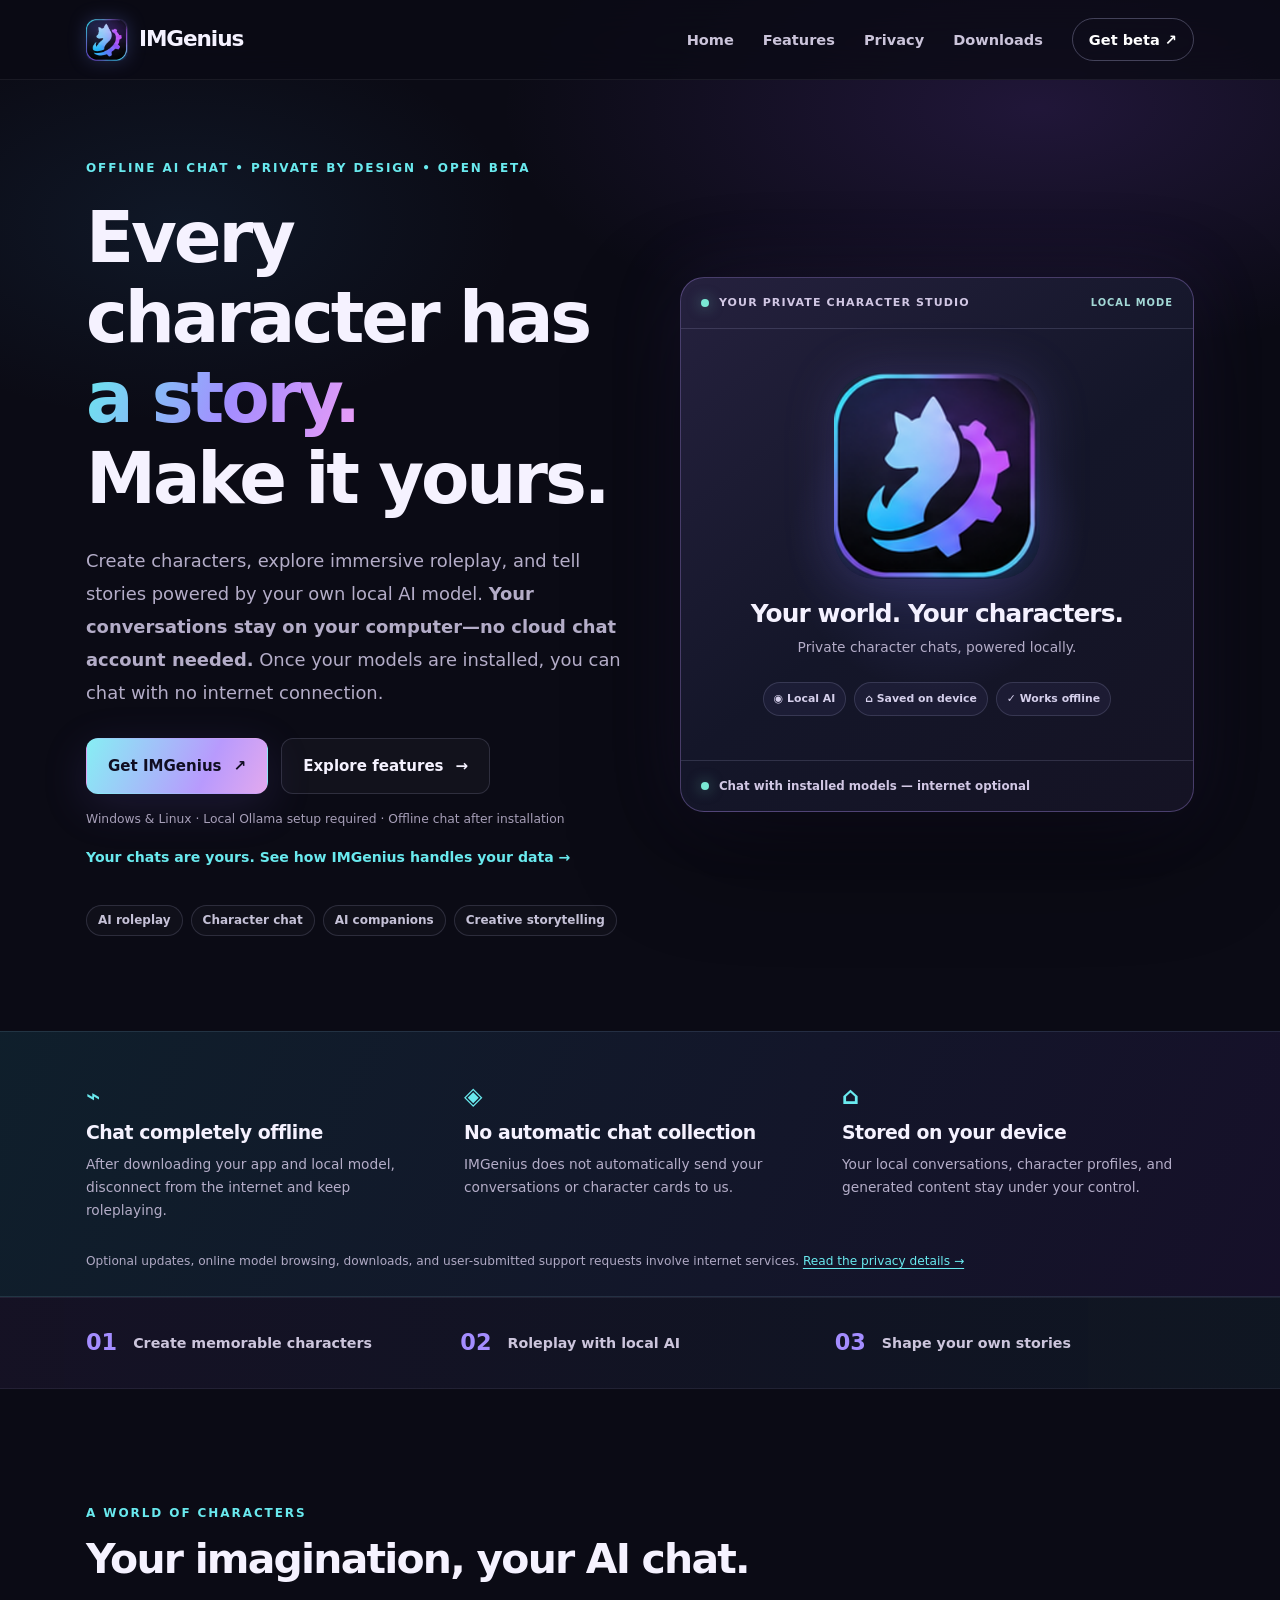
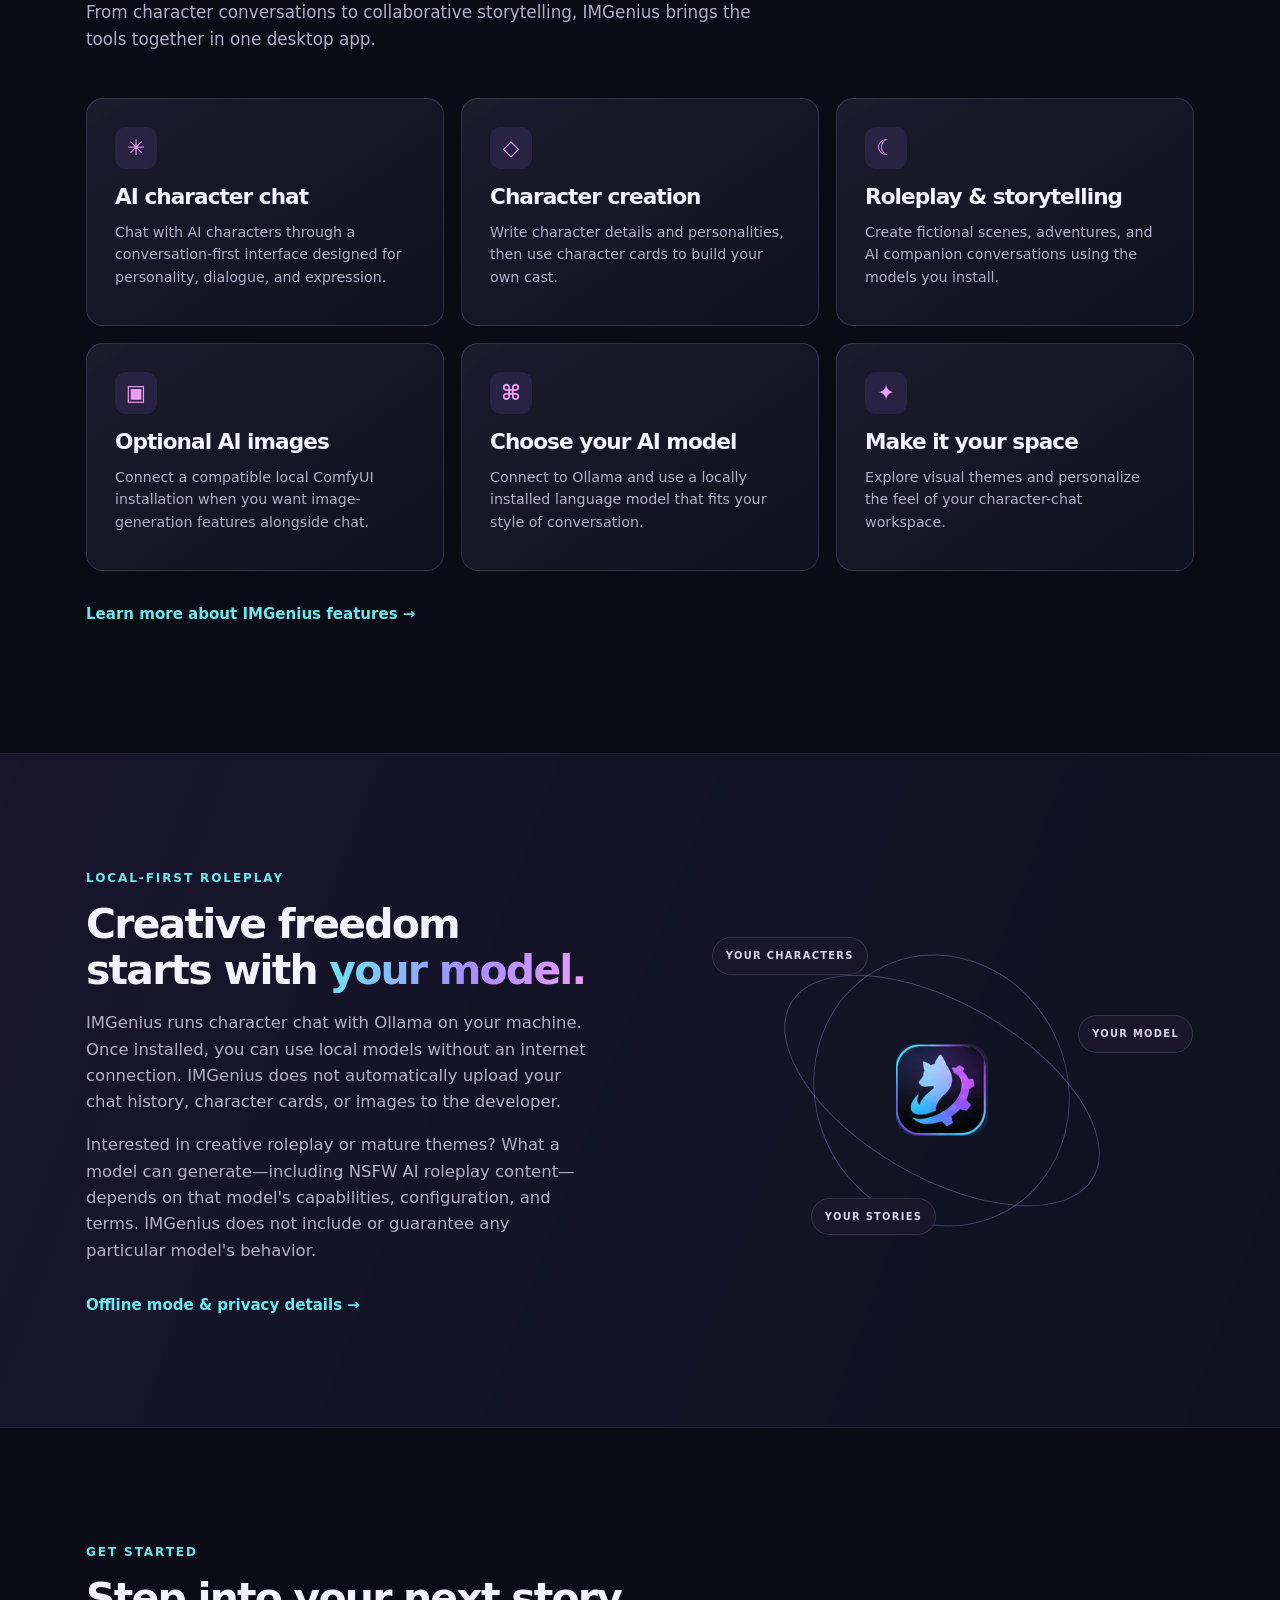
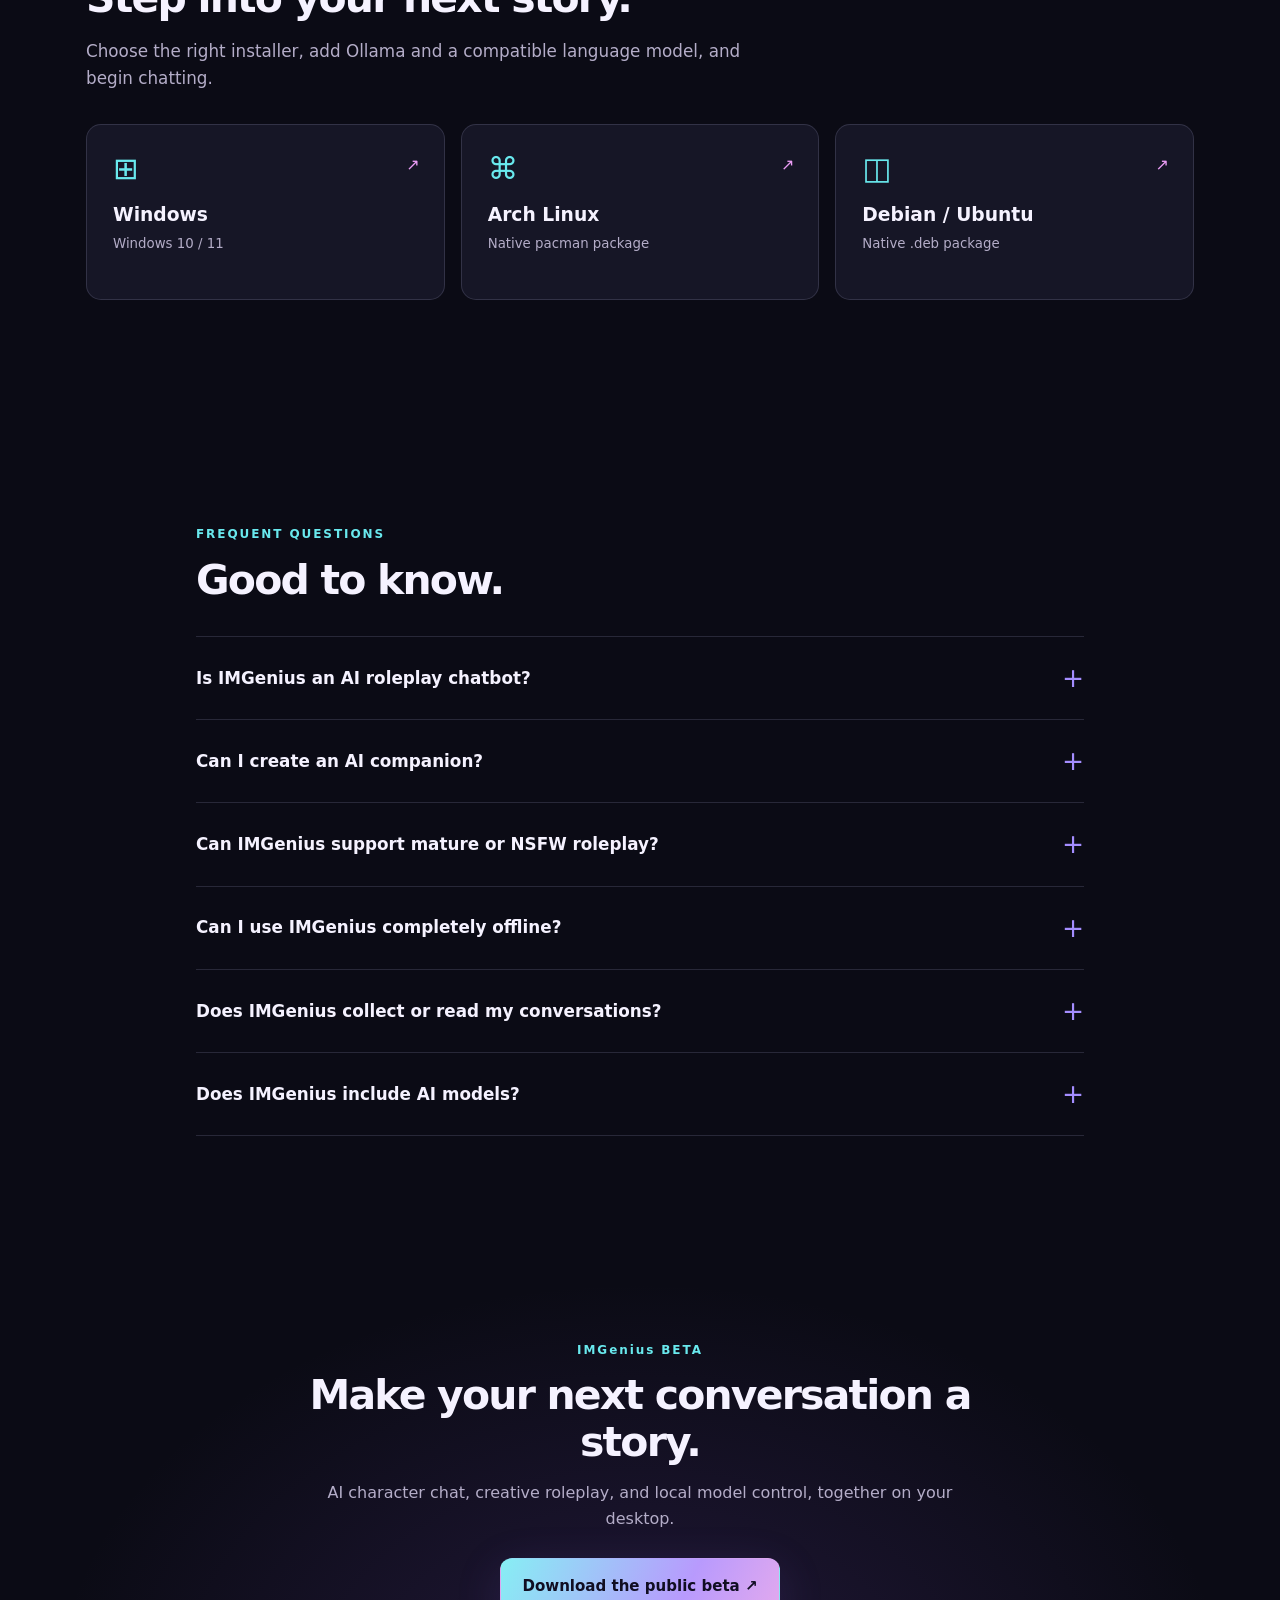
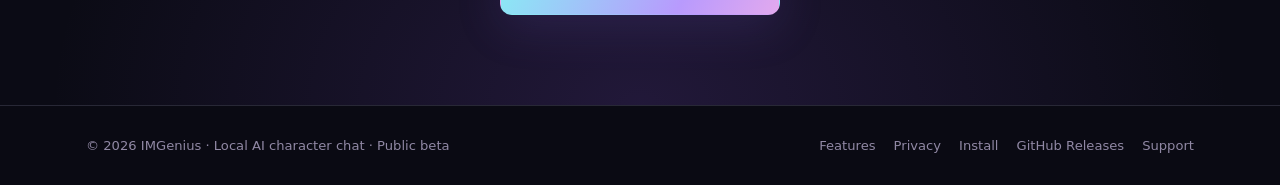
==== docs/index.html @ cd9bd37f "IMGenius public releases: clean initial history" ====
<!doctype html>
<html lang="en">
<head>
<meta charset="utf-8">
<meta name="google-site-verification" content="cByee9ahYF8mWNqBZpv5Svq5yRWSHHzwrHhPbetrrfs" />
<meta name="viewport" content="width=device-width,initial-scale=1">
<title>IMGenius | Offline AI Character Chat, Roleplay & Privacy on Your Device</title>
<meta name="description" content="IMGenius is a private, offline-capable AI character chat and roleplay app. Keep chats on your device with local Ollama models. For Windows and Linux.">
<meta name="keywords" content="AI roleplay chatbot, AI character chat, AI companion chat, local AI chatbot, character creator, Ollama roleplay, NSFW AI roleplay">
<meta name="theme-color" content="#0b0b15">
<meta name="robots" content="index,follow,max-image-preview:large">
<link rel="canonical" href="https://imgenius-dev.github.io/IMGenius-Releases/">
<link rel="stylesheet" href="./styles.css">
<script src="./clean-url.js" defer></script>
<link rel="icon" type="image/png" sizes="128x128" href="./assets/imgenius-logo-hd.png">
<link rel="apple-touch-icon" href="./assets/imgenius-logo-hd.png">
<meta property="og:image" content="https://imgenius-dev.github.io/IMGenius-Releases/assets/imgenius-logo-hd.png">
<meta property="og:type" content="website">
<meta property="og:site_name" content="IMGenius">
<meta property="og:title" content="IMGenius | Local AI Roleplay & Character Chat for Windows and Linux">
<meta property="og:description" content="IMGenius is a private, offline-capable AI character chat and roleplay app. Keep chats on your device with local Ollama models. For Windows and Linux.">
<meta property="og:url" content="https://imgenius-dev.github.io/IMGenius-Releases/">
<meta name="twitter:card" content="summary">
<meta name="twitter:title" content="IMGenius | Local AI Roleplay & Character Chat for Windows and Linux">
<meta name="twitter:description" content="IMGenius is a private, offline-capable AI character chat and roleplay app. Keep chats on your device with local Ollama models. For Windows and Linux.">
<script type="application/ld+json">{"@context":"https://schema.org","@type":"SoftwareApplication","name":"IMGenius","description":"Local AI character chat, AI roleplay, character creation, and optional image generation for Windows and Linux.","applicationCategory":"EntertainmentApplication","operatingSystem":"Windows 10, Windows 11, Arch Linux, Debian, Ubuntu","downloadUrl":"https://github.com/IMGenius-Dev/IMGenius-Releases/releases","url":"https://imgenius-dev.github.io/IMGenius-Releases/","softwareHelp":"https://github.com/IMGenius-Dev/IMGenius-Releases","isAccessibleForFree":true}</script>
</head>
<body>
<a class="skip-link" href="#main" style="position:absolute;top:-80px;left:16px;z-index:99;padding:10px;background:#fff;color:#111" onfocus="this.style.top='8px'" onblur="this.style.top='-80px'">Skip to content</a>
<header class="site-header"><nav class="topnav wrap" aria-label="Main navigation"><a class="logo" href="./" aria-label="IMGenius home"><img class="site-logo" src="./assets/imgenius-logo-hd.png" alt="" width="42" height="42">IMGenius</a><div class="nav-links"><a href="./">Home</a><a href="./features.html">Features</a><a href="./privacy.html">Privacy</a><a href="./download.html">Downloads</a><a class="nav-cta" href="https://github.com/IMGenius-Dev/IMGenius-Releases/releases">Get beta ↗</a></div></nav></header>
<main id="main">
<section class="hero wrap">
  <div class="hero-copy">
    <span class="eyebrow">OFFLINE AI CHAT • PRIVATE BY DESIGN • OPEN BETA</span>
    <h1>Every character has <em>a story.</em><br>Make it yours.</h1>
    <p class="lede">Create characters, explore immersive roleplay, and tell stories powered by your own local AI model. <strong>Your conversations stay on your computer—no cloud chat account needed.</strong> Once your models are installed, you can chat with no internet connection.</p>
    <div class="actions"><a class="button primary" href="https://github.com/IMGenius-Dev/IMGenius-Releases/releases">Get IMGenius <span aria-hidden="true">↗</span></a><a class="button ghost" href="./features.html">Explore features <span aria-hidden="true">→</span></a></div>
    <div class="tiny-note">Windows &amp; Linux · Local Ollama setup required · Offline chat after installation</div>
    <a class="privacy-jump" href="./privacy.html">Your chats are yours. See how IMGenius handles your data →</a>
    <div class="tag-line"><span>AI roleplay</span><span>Character chat</span><span>AI companions</span><span>Creative storytelling</span></div>
  </div>
  <div class="brand-preview" aria-label="IMGenius brand and local-first privacy features">
    <div class="brand-preview-header"><span class="status-dot" aria-hidden="true"></span> YOUR PRIVATE CHARACTER STUDIO <span class="preview-label">LOCAL MODE</span></div>
    <div class="brand-preview-main">
      <div class="brand-preview-glow"></div>
      <img class="brand-preview-logo" src="./assets/imgenius-logo-hd.png" alt="IMGenius cat and gear logo" width="224" height="224">
      <h2>Your world. Your characters.</h2>
      <p>Private character chats, powered locally.</p>
      <div class="brand-preview-pills"><span>◉ Local AI</span><span>⌂ Saved on device</span><span>✓ Works offline</span></div>
    </div>
    <div class="brand-preview-bottom"><span class="status-dot" aria-hidden="true"></span> Chat with installed models — internet optional</div>
  </div>
</section>
<section class="privacy-strip" aria-label="Privacy and offline features"><div class="wrap privacy-trio">
  <div><span class="privacy-symbol" aria-hidden="true">⌁</span><h3>Chat completely offline</h3><p>After downloading your app and local model, disconnect from the internet and keep roleplaying.</p></div>
  <div><span class="privacy-symbol" aria-hidden="true">◈</span><h3>No automatic chat collection</h3><p>IMGenius does not automatically send your conversations or character cards to us.</p></div>
  <div><span class="privacy-symbol" aria-hidden="true">⌂</span><h3>Stored on your device</h3><p>Your local conversations, character profiles, and generated content stay under your control.</p></div>
</div><div class="wrap privacy-disclosure">Optional updates, online model browsing, downloads, and user-submitted support requests involve internet services. <a href="./privacy.html">Read the privacy details →</a></div></section>
<section class="band"><div class="wrap metric-row"><div><b>01</b><span>Create memorable characters</span></div><div><b>02</b><span>Roleplay with local AI</span></div><div><b>03</b><span>Shape your own stories</span></div></div></section>
<section class="section wrap" id="features"><div class="section-heading"><span class="kicker">A WORLD OF CHARACTERS</span><h2>Your imagination, your AI chat.</h2><p>From character conversations to collaborative storytelling, IMGenius brings the tools together in one desktop app.</p></div>
  <div class="card-grid">
    <article class="feature-card"><span class="glyph">✳</span><h3>AI character chat</h3><p>Chat with AI characters through a conversation-first interface designed for personality, dialogue, and expression.</p></article>
    <article class="feature-card"><span class="glyph">◇</span><h3>Character creation</h3><p>Write character details and personalities, then use character cards to build your own cast.</p></article>
    <article class="feature-card"><span class="glyph">☾</span><h3>Roleplay &amp; storytelling</h3><p>Create fictional scenes, adventures, and AI companion conversations using the models you install.</p></article>
    <article class="feature-card"><span class="glyph">▣</span><h3>Optional AI images</h3><p>Connect a compatible local ComfyUI installation when you want image-generation features alongside chat.</p></article>
    <article class="feature-card"><span class="glyph">⌘</span><h3>Choose your AI model</h3><p>Connect to Ollama and use a locally installed language model that fits your style of conversation.</p></article>
    <article class="feature-card"><span class="glyph">✦</span><h3>Make it your space</h3><p>Explore visual themes and personalize the feel of your character-chat workspace.</p></article>
  </div>
  <p class="more"><a href="./features.html">Learn more about IMGenius features →</a></p>
</section>
<section class="section spotlight"><div class="wrap split"><div><span class="kicker">LOCAL-FIRST ROLEPLAY</span><h2>Creative freedom starts with <em>your model.</em></h2><p>IMGenius runs character chat with Ollama on your machine. Once installed, you can use local models without an internet connection. IMGenius does not automatically upload your chat history, character cards, or images to the developer.</p><p>Interested in creative roleplay or mature themes? What a model can generate—including NSFW AI roleplay content—depends on that model's capabilities, configuration, and terms. IMGenius does not include or guarantee any particular model's behavior.</p><a class="text-link" href="./privacy.html">Offline mode &amp; privacy details →</a></div><div class="local-art"><div class="orbit orbit-one"></div><div class="orbit orbit-two"></div><div class="core"><img src="./assets/imgenius-logo-hd.png" alt="IMGenius logo" width="92" height="92"></div><div class="orbit-caption a">YOUR CHARACTERS</div><div class="orbit-caption b">YOUR MODEL</div><div class="orbit-caption c">YOUR STORIES</div></div></div></section>
<section class="section wrap"><div class="section-heading compact"><span class="kicker">GET STARTED</span><h2>Step into your next story.</h2><p>Choose the right installer, add Ollama and a compatible language model, and begin chatting.</p></div><div class="platform-grid"><a class="platform" href="./download.html#windows"><span class="platform-icon">⊞</span><strong>Windows</strong><small>Windows 10 / 11</small><span class="platform-arrow">↗</span></a><a class="platform" href="./download.html#arch"><span class="platform-icon">⌘</span><strong>Arch Linux</strong><small>Native pacman package</small><span class="platform-arrow">↗</span></a><a class="platform" href="./download.html#debian"><span class="platform-icon">◫</span><strong>Debian / Ubuntu</strong><small>Native .deb package</small><span class="platform-arrow">↗</span></a></div></section>
<section class="section faq wrap"><div class="section-heading compact"><span class="kicker">FREQUENT QUESTIONS</span><h2>Good to know.</h2></div><div class="faq-items"><details><summary>Is IMGenius an AI roleplay chatbot?</summary><p>IMGenius is a desktop AI character-chat and roleplay application. You create or import character cards and chat through a local Ollama language model.</p></details><details><summary>Can I create an AI companion?</summary><p>You can make characters with personalities and backstories for fictional interactions and companion-style conversation. IMGenius is a creative chat tool, not a substitute for real-world care or relationships.</p></details><details><summary>Can IMGenius support mature or NSFW roleplay?</summary><p>IMGenius does not bundle language models. Whether mature themes are supported depends on the local model you choose and its configuration, usage terms, and applicable laws. No specific outputs are guaranteed.</p></details><details><summary>Can I use IMGenius completely offline?</summary><p>Yes, for local character chat: once IMGenius, Ollama, and a compatible model have been installed, you can disconnect from the internet and keep chatting. Online model catalogs, downloads, updates, and optional support reporting need a connection. The app may attempt a GitHub update check when online; this is separate from local conversation inference.</p></details><details><summary>Does IMGenius collect or read my conversations?</summary><p>IMGenius does not include automatic chat-content collection or developer-run cloud inference for local chat. Character cards and chats are stored on your computer. If you choose to submit an issue report, only the report details and files you select are sent to the configured support service. <a href="./privacy.html">More privacy details →</a></p></details><details><summary>Does IMGenius include AI models?</summary><p>No. You install the Ollama language models you want to use. Optional image generation requires a separate compatible ComfyUI installation and image models.</p></details></div></section>
<section class="closing"><div class="wrap closing-inner"><span class="kicker">IMGenius BETA</span><h2>Make your next conversation a story.</h2><p>AI character chat, creative roleplay, and local model control, together on your desktop.</p><a class="button primary" href="https://github.com/IMGenius-Dev/IMGenius-Releases/releases">Download the public beta ↗</a></div></section>
</main>
<footer class="site-footer"><div class="wrap footer-inner"><span>© 2026 IMGenius · Local AI character chat · Public beta</span><div class="footer-links"><a href="./features.html">Features</a><a href="./privacy.html">Privacy</a><a href="./download.html">Install</a><a href="https://github.com/IMGenius-Dev/IMGenius-Releases/releases">GitHub Releases</a><a href="https://github.com/IMGenius-Dev/IMGenius-Releases/issues">Support</a></div></div></footer>
</body></html>
---- docs/styles.css ----
:root{color-scheme:dark;--bg:#0b0b15;--panel:#141422;--line:rgba(208,207,255,.15);--text:#f5f2ff;--muted:#b4adc8;--cyan:#69e9ee;--pink:#ec9df6;--purple:#a48dff;--container:1160px}
*{box-sizing:border-box}html{scroll-behavior:smooth}body{margin:0;color:var(--text);background:var(--bg);font-family:Inter,ui-sans-serif,system-ui,-apple-system,BlinkMacSystemFont,"Segoe UI",sans-serif;line-height:1.6;-webkit-font-smoothing:antialiased;overflow-x:hidden}body:before{content:"";position:absolute;pointer-events:none;z-index:-1;inset:0 0 auto;height:900px;background:radial-gradient(ellipse 55% 36% at 81% 12%,rgba(109,62,183,.22),transparent 76%),radial-gradient(ellipse 34% 28% at 14% 25%,rgba(47,110,162,.13),transparent 78%)}a{color:inherit;text-decoration:none}a:focus-visible,summary:focus-visible{outline:3px solid var(--cyan);outline-offset:4px}p{margin:0 0 1em;color:var(--muted)}h1,h2,h3{line-height:1.14;letter-spacing:-.044em}h1{font-size:clamp(3.1rem,5.5vw,5.9rem);margin:.26em 0 .35em;font-weight:800}h2{font-size:clamp(2rem,3.2vw,3.15rem);margin:.28em 0 .4em}h3{font-size:1.35rem;margin:.75em 0 .5em}em{font-style:normal;background:linear-gradient(112deg,var(--cyan),var(--purple) 54%,var(--pink));color:transparent;background-clip:text;-webkit-background-clip:text}.wrap{max-width:var(--container);margin:0 auto;padding-left:26px;padding-right:26px}.site-header{border-bottom:1px solid rgba(255,255,255,.065);background:rgba(11,11,21,.78);backdrop-filter:blur(18px);position:relative;z-index:2}.topnav{height:79px;display:flex;align-items:center;justify-content:space-between;gap:20px}.logo{display:inline-flex;align-items:center;gap:11px;font-size:1.35rem;font-weight:800;letter-spacing:-.05em}.logo-mark{display:grid;place-items:center;width:37px;height:37px;border-radius:11px;color:#0c0919;font-weight:900;background:linear-gradient(145deg,var(--cyan),var(--purple) 70%,var(--pink));box-shadow:0 0 35px rgba(139,104,235,.19)}.nav-links{display:flex;align-items:center;gap:29px;font-size:.91rem;font-weight:600;color:#cbc4da}.nav-links a:hover,.text-link:hover,.more a:hover{color:var(--cyan)}.nav-cta{border:1px solid rgba(208,207,255,.28);border-radius:999px;padding:9px 16px;color:#fff}.nav-cta:hover{border-color:var(--cyan)}.hero{min-height:670px;display:grid;align-items:center;grid-template-columns:1.03fr .97fr;gap:48px;padding-top:74px;padding-bottom:95px}.hero-copy{position:relative;z-index:1}.eyebrow,.kicker{font-size:.75rem;letter-spacing:.16em;font-weight:800;color:var(--cyan)}.spark{font-size:1.15rem;margin-right:7px}.lede{font-size:1.12rem;line-height:1.85;max-width:620px}.actions{display:flex;flex-wrap:wrap;gap:13px;margin-top:29px}.button{display:inline-flex;align-items:center;justify-content:center;gap:12px;border:1px solid transparent;border-radius:12px;font-size:.94rem;font-weight:750;padding:15px 21px;min-height:52px;transition:transform .15s ease,background .15s ease}.button:hover{transform:translateY(-2px)}.button.primary{color:#110e22;background:linear-gradient(115deg,#87eef4,#b89afd 66%,#e2a9ee);box-shadow:0 12px 45px rgba(119,93,208,.17)}.button.ghost{border-color:var(--line);background:#ffffff08}.button.ghost:hover{background:#ffffff12}.tiny-note{font-size:.77rem;color:#a79fb8;margin-top:16px}.tag-line{display:flex;flex-wrap:wrap;gap:8px;margin-top:35px}.tag-line span{font-size:.75rem;font-weight:650;color:#c5c1d7;border:1px solid var(--line);border-radius:30px;padding:5px 11px;background:rgba(255,255,255,.025)}.preview{position:relative;border:1px solid rgba(208,207,255,.23);border-radius:21px;background:linear-gradient(145deg,rgba(34,29,56,.9),rgba(17,17,31,.95));box-shadow:0 32px 95px rgba(0,0,0,.48),0 0 90px rgba(139,95,226,.095);overflow:hidden;transform:rotate(1deg)}.preview:after{content:"";position:absolute;inset:0;pointer-events:none;border-radius:20px;box-shadow:inset 0 0 70px rgba(125,87,203,.07)}.preview-head{padding:14px 17px;display:flex;align-items:center;gap:14px;border-bottom:1px solid var(--line);font-size:.77rem;color:#cfc7e7}.dots{display:flex;gap:6px}.dots i{width:7px;height:7px;display:block;border-radius:50%;background:#7f759a}.dots i:first-child{background:#f3a0c1}.dots i:nth-child(2){background:#f0c98d}.dots i:nth-child(3){background:#89e3c1}.preview-label{margin-left:auto;font-size:.6rem;letter-spacing:.1em;color:#8e8aa7}.preview-body{padding:20px;min-height:440px;background:radial-gradient(circle at 50% 0,rgba(115,70,170,.21),transparent 45%)}.scene{min-height:172px;border:1px solid rgba(163,124,236,.22);border-radius:13px;text-align:center;padding:28px 18px 20px;background:linear-gradient(150deg,rgba(109,50,169,.19),rgba(34,25,59,.05));position:relative}.scene-glow{font-size:2rem;color:var(--pink);line-height:1}.scene small{display:block;font-size:.59rem;letter-spacing:.18em;color:#b7b2ce}.scene h2{font-size:1.37rem;margin:9px 0 4px;letter-spacing:-.03em}.scene p{font-size:.72rem;margin:0}.bubble{padding:12px 15px;border:1px solid var(--line);border-radius:13px;margin-top:13px;max-width:90%;background:rgba(29,27,47,.83)}.bubble-name{font-size:.65rem;text-transform:uppercase;letter-spacing:.09em;font-weight:800;color:var(--pink)}.bubble p{font-size:.85rem;color:#d6d1e2;margin:5px 0 0;line-height:1.5}.bubble.player{margin-left:auto;background:rgba(78,73,130,.32)}.bubble.player .bubble-name{color:var(--cyan)}.compose{border:1px solid rgba(208,207,255,.19);background:#0f0f1b;border-radius:10px;color:#8c87a5;margin-top:18px;padding:12px 13px;font-size:.78rem;display:flex;justify-content:space-between}.compose span{color:var(--cyan)}.band{background:linear-gradient(90deg,rgba(71,51,112,.17),rgba(41,95,124,.13));border-block:1px solid rgba(208,207,255,.08)}.metric-row{display:grid;grid-template-columns:repeat(3,1fr);gap:15px;padding-top:27px;padding-bottom:27px}.metric-row>div{display:flex;align-items:center;gap:16px;font-size:.89rem;font-weight:600;color:#ccc5dc}.metric-row b{font-size:1.4rem;color:var(--purple)}.section{padding-top:110px;padding-bottom:110px}.section-heading{max-width:680px;margin-bottom:45px}.section-heading p{font-size:1.05rem}.section-heading.compact{margin-bottom:32px}.card-grid{display:grid;grid-template-columns:repeat(3,minmax(0,1fr));gap:17px}.feature-card{background:linear-gradient(145deg,rgba(30,29,48,.91),rgba(17,18,31,.94));border:1px solid var(--line);border-radius:17px;padding:28px;min-height:228px}.feature-card:hover{border-color:rgba(177,145,243,.43);background:linear-gradient(145deg,rgba(39,34,62,.9),rgba(17,18,31,.94))}.feature-card p{font-size:.89rem;margin-bottom:0}.feature-card.tall{min-height:245px}.feature-card.tall h2{font-size:1.45rem}.glyph{display:grid;place-items:center;border-radius:11px;width:42px;height:42px;font-size:1.35rem;font-weight:750;background:rgba(149,110,246,.12);color:var(--pink)}.more{margin-top:30px}.more a,.text-link{font-size:.94rem;font-weight:750;color:var(--cyan)}.spotlight{background:linear-gradient(110deg,rgba(43,35,77,.4),rgba(16,20,34,.8));border-block:1px solid rgba(208,207,255,.08)}.split{display:grid;grid-template-columns:1fr 1fr;gap:9%;align-items:center}.split p{font-size:1.03rem}.split .text-link{display:inline-block;margin-top:12px}.local-art{height:360px;position:relative;display:grid;place-items:center}.orbit{position:absolute;border:1px solid rgba(170,146,233,.35);border-radius:50%;width:275px;height:275px;transform:rotate(-23deg) scaleX(.92)}.orbit-two{width:350px;height:175px;transform:rotate(30deg)}.core{z-index:1;display:grid;place-items:center;width:110px;height:110px;border-radius:50%;font-size:3.3rem;color:#1b112c;background:linear-gradient(150deg,var(--cyan),var(--purple),var(--pink));box-shadow:0 0 110px rgba(143,99,218,.35)}.orbit-caption{position:absolute;border-radius:99px;border:1px solid var(--line);background:#191629;color:#d8d0eb;padding:10px 13px;font-size:.62rem;letter-spacing:.13em;font-weight:800}.orbit-caption.a{top:27px;left:22px}.orbit-caption.b{top:105px;right:1px}.orbit-caption.c{bottom:35px;left:24%}.platform-grid{display:grid;grid-template-columns:repeat(3,1fr);gap:16px}.platform{position:relative;display:flex;flex-direction:column;gap:3px;padding:26px;border:1px solid var(--line);border-radius:15px;background:#161626;min-height:176px}.platform:hover,.download-card:hover{border-color:rgba(135,238,244,.38)}.platform-icon{font-size:1.9rem;color:var(--cyan);line-height:1.2;margin-bottom:9px}.platform strong{font-size:1.17rem}.platform small{color:var(--muted)}.platform-arrow{position:absolute;top:27px;right:24px;color:var(--pink)}.faq{max-width:940px}.faq-items{border-top:1px solid var(--line)}.faq-items details{border-bottom:1px solid var(--line);padding:20px 0}.faq-items summary{cursor:pointer;list-style:none;display:flex;justify-content:space-between;align-items:center;gap:20px;font-weight:700;font-size:1.05rem}.faq-items summary::-webkit-details-marker{display:none}.faq-items summary:after{content:"+";font-size:1.65rem;font-weight:400;color:var(--purple)}.faq-items details[open] summary:after{content:"−"}.faq-items details p{margin:13px 30px 0 0;max-width:760px}.closing{padding:90px 0;background:radial-gradient(ellipse at 50% 100%,rgba(98,62,160,.26),transparent 65%)}.closing-inner{text-align:center}.closing h2{max-width:690px;margin:10px auto 15px}.closing p{max-width:650px;margin:0 auto 27px}.site-footer{border-top:1px solid var(--line);padding:29px 0;background:#0a0a13}.footer-inner{display:flex;align-items:center;justify-content:space-between;gap:20px;color:#9088a4;font-size:.82rem}.footer-links{display:flex;gap:18px;flex-wrap:wrap}.footer-links a:hover{color:var(--cyan)}.subhero{padding-top:100px;padding-bottom:75px;max-width:1010px}.subhero h1{max-width:870px}.subhero .lede{max-width:750px}.download-cards{display:grid;grid-template-columns:repeat(3,minmax(0,1fr));gap:16px}.download-card{border:1px solid var(--line);border-radius:17px;background:#151525;padding:27px;scroll-margin-top:24px}.download-card h2{font-size:1.5rem}.download-card p{font-size:.92rem;min-height:154px}.download-card .text-link{display:inline-block;margin-top:12px}.download-card code{overflow-wrap:anywhere;color:#d4c4fb}.download-card pre{background:#090916;border-radius:9px;padding:12px;overflow-x:auto;white-space:pre-wrap;overflow-wrap:anywhere}.download-card pre code{font-size:.77rem;color:#a3e9eb}.how-card{padding:32px;border:1px solid var(--line);border-radius:18px;background:rgba(10,10,24,.55)}.how-step{display:flex;align-items:center;gap:18px}.how-step>span{width:43px;height:43px;display:grid;place-items:center;border-radius:50%;flex-shrink:0;background:#33264f;color:var(--pink);font-weight:800}.how-step div{display:flex;flex-direction:column;gap:2px}.how-step strong{font-size:.97rem}.how-step small{font-size:.79rem;color:var(--muted)}.how-connector{height:27px;margin-left:21px;border-left:1px dashed #77708c}@media(max-width:920px){.hero{grid-template-columns:1fr;gap:38px;padding-top:75px}.preview{max-width:600px;width:100%;margin:0 auto;transform:none}.split{grid-template-columns:1fr;gap:32px}.card-grid,.download-cards{grid-template-columns:repeat(2,1fr)}.local-art{height:285px}.download-card p{min-height:0}}@media(max-width:620px){.wrap{padding-left:20px;padding-right:20px}.topnav{height:auto;min-height:72px;flex-wrap:wrap;padding-top:13px;padding-bottom:13px}.nav-links{width:100%;justify-content:space-between;gap:9px;font-size:.78rem}.nav-cta{padding:5px 11px}.hero{padding-top:62px;padding-bottom:70px;min-height:0}h1{font-size:clamp(2.75rem,10.5vw,4.2rem)}.lede{font-size:1rem}.metric-row{grid-template-columns:1fr;gap:13px}.section{padding-top:76px;padding-bottom:76px}.card-grid,.platform-grid,.download-cards{grid-template-columns:1fr}.feature-card{min-height:0}.subhero{padding-top:73px;padding-bottom:30px}.footer-inner{flex-direction:column;align-items:flex-start}.preview-body{padding:13px;min-height:0}.bubble{max-width:98%}.scene{min-height:155px}.local-art{height:240px}.orbit{width:200px;height:200px}.orbit-two{width:280px;height:150px}.orbit-caption.a{left:0}.orbit-caption.b{right:0}.orbit-caption.c{bottom:8px}}@media(prefers-reduced-motion:reduce){html{scroll-behavior:auto}.button{transition:none}}
/* Branded graphics and privacy emphasis */
.site-logo{display:block;flex:0 0 auto;width:42px;height:42px;object-fit:contain;filter:drop-shadow(0 0 9px rgba(116,137,255,.22))}
.brand-preview{position:relative;border:1px solid rgba(180,148,246,.32);border-radius:24px;background:linear-gradient(142deg,#25213e 0%,#141629 52%,#151324 100%);overflow:hidden;box-shadow:0 35px 110px rgba(0,0,0,.48),0 0 75px rgba(112,81,198,.13)}
.brand-preview-header,.brand-preview-bottom{display:flex;align-items:center;gap:10px;padding:16px 20px;border-bottom:1px solid var(--line);font-weight:750;font-size:.69rem;letter-spacing:.1em;color:#d1c7e4}.brand-preview-header .preview-label{font-size:.62rem;margin-left:auto;color:#a3d8d6}.status-dot{display:inline-block;flex:0 0 auto;width:8px;height:8px;border-radius:50%;background:#7ae8d5;box-shadow:0 0 14px rgba(122,232,213,.52)}
.brand-preview-main{position:relative;min-height:420px;isolation:isolate;display:flex;flex-direction:column;align-items:center;justify-content:center;padding:44px 22px;text-align:center}.brand-preview-glow{position:absolute;z-index:-1;width:300px;height:300px;border-radius:50%;background:radial-gradient(circle,rgba(105,105,218,.22),transparent 70%)}.brand-preview-logo{width:min(44%,210px);height:auto;aspect-ratio:1;object-fit:contain;filter:drop-shadow(0 0 24px rgba(127,111,232,.2))}.brand-preview-main h2{font-size:1.55rem;margin:21px 0 8px;letter-spacing:-.035em}.brand-preview-main p{font-size:.86rem;margin:0}.brand-preview-pills{display:flex;justify-content:center;gap:8px;flex-wrap:wrap;margin-top:24px}.brand-preview-pills span{border:1px solid var(--line);background:rgba(91,85,149,.12);color:#d5cfeb;padding:7px 10px;border-radius:99px;font-size:.68rem;font-weight:650}.brand-preview-bottom{border-bottom:0;border-top:1px solid var(--line);font-weight:550;letter-spacing:0;font-size:.74rem}
.privacy-jump{display:inline-block;color:var(--cyan);font-size:.88rem;font-weight:740;margin-top:16px}
.privacy-strip{padding:40px 0 25px;background:linear-gradient(115deg,rgba(22,66,84,.36),rgba(38,23,72,.39));border-block:1px solid rgba(151,207,232,.13)}.privacy-trio{display:grid;grid-template-columns:repeat(3,minmax(0,1fr));gap:26px}.privacy-trio>div{padding:5px 10px 5px 0}.privacy-symbol{display:block;font-size:1.5rem;color:var(--cyan);font-weight:800}.privacy-trio h3{font-size:1.18rem;margin:7px 0 9px;letter-spacing:-.025em}.privacy-trio p{font-size:.86rem;line-height:1.7;margin:0}.privacy-disclosure{font-size:.76rem;color:#b0aac5;padding-top:24px}.privacy-disclosure a,.download-offline-note a,.policy-item a{color:var(--cyan);text-decoration:underline;text-underline-offset:3px}
.local-art .core{background:transparent;box-shadow:none}.local-art .core img{width:92px;height:92px;object-fit:contain}
.offline-emphasis{display:flex;align-items:center;justify-content:space-between;gap:35px;border:1px solid rgba(113,205,221,.25);border-radius:18px;padding-top:28px;padding-bottom:28px;margin-top:15px;background:linear-gradient(135deg,rgba(31,59,72,.28),rgba(62,34,85,.26))}.offline-emphasis-copy{max-width:730px}.offline-emphasis h2{font-size:clamp(1.55rem,3vw,2.25rem)}.offline-emphasis p{margin-bottom:12px}.offline-emphasis img{width:150px;height:150px;object-fit:contain;flex:0 0 auto}
.download-offline-note{padding-top:20px;padding-bottom:20px}.download-offline-note>div{padding:22px 25px;background:rgba(29,56,65,.52);border:1px solid rgba(113,205,221,.24);border-radius:14px;color:#d4e6ec;font-size:.93rem}
.policy-body{max-width:1110px}.policy-body>h2{max-width:780px}.policy-grid{display:grid;grid-template-columns:repeat(2,minmax(0,1fr));gap:16px;margin-top:35px}.policy-item{background:#151525;border:1px solid var(--line);border-radius:15px;padding:25px}.policy-item h3{font-size:1.15rem;margin:0 0 12px}.policy-item p{font-size:.91rem;margin:0}.policy-summary{margin-top:24px;padding:23px 25px;background:rgba(25,61,69,.42);border:1px solid rgba(113,205,221,.23);border-radius:13px;color:#d5d2e4}.policy-summary strong{color:#95e3e4}
@media(max-width:920px){.nav-links{gap:17px}.privacy-trio{gap:14px}}@media(max-width:620px){.privacy-trio,.policy-grid{grid-template-columns:1fr}.brand-preview-main{min-height:335px;padding:32px 13px}.brand-preview-logo{width:155px;max-width:55%}.brand-preview-pills span{font-size:.62rem}.brand-preview-header,.brand-preview-bottom{padding:13px;font-size:.59rem}.nav-links{gap:8px;font-size:.7rem}.nav-cta{padding:5px 8px}.offline-emphasis{flex-direction:column-reverse;align-items:flex-start}.offline-emphasis img{height:85px;width:85px}.privacy-strip{padding:27px 0}.privacy-trio{gap:18px}}

/* Preserve the precise rounded silhouette of the source icon while displaying at full resolution. */
.site-logo,.brand-preview-logo,.offline-emphasis img,.local-art .core img{border-radius:20%;image-rendering:auto}
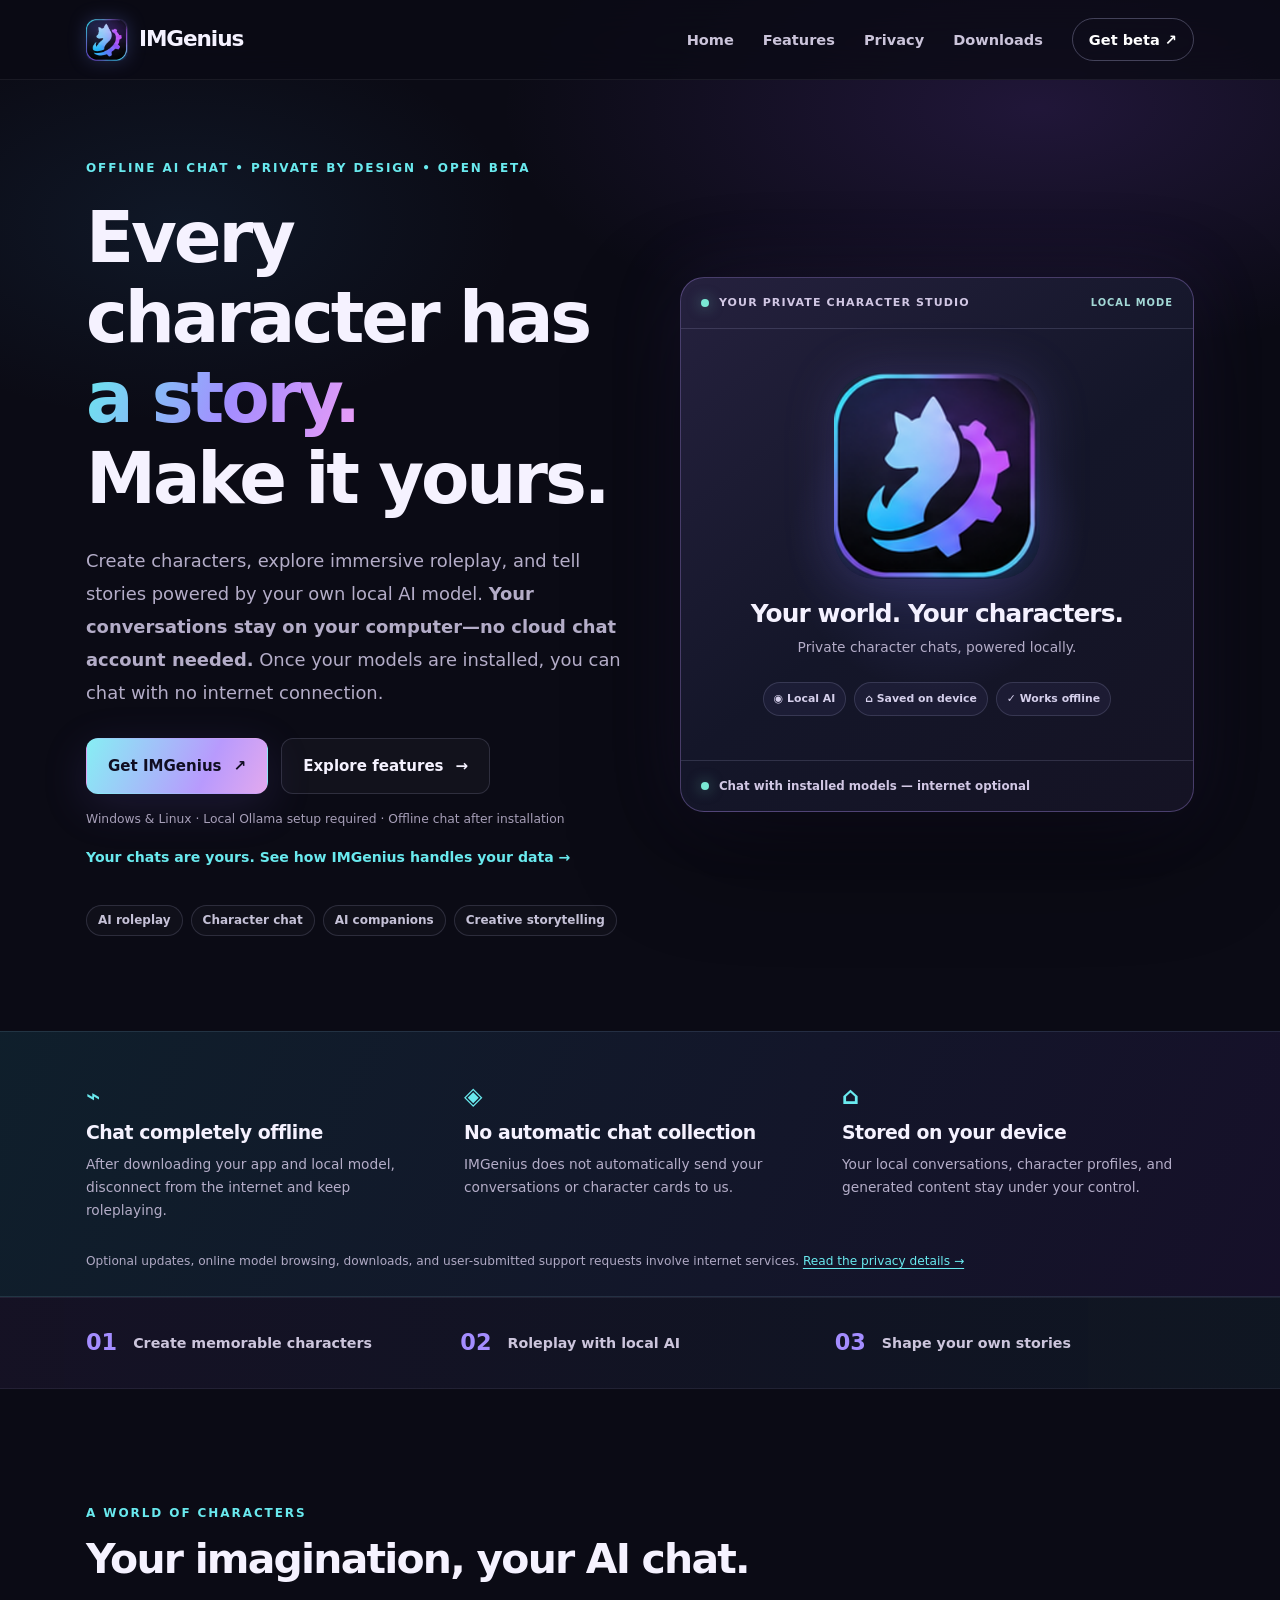
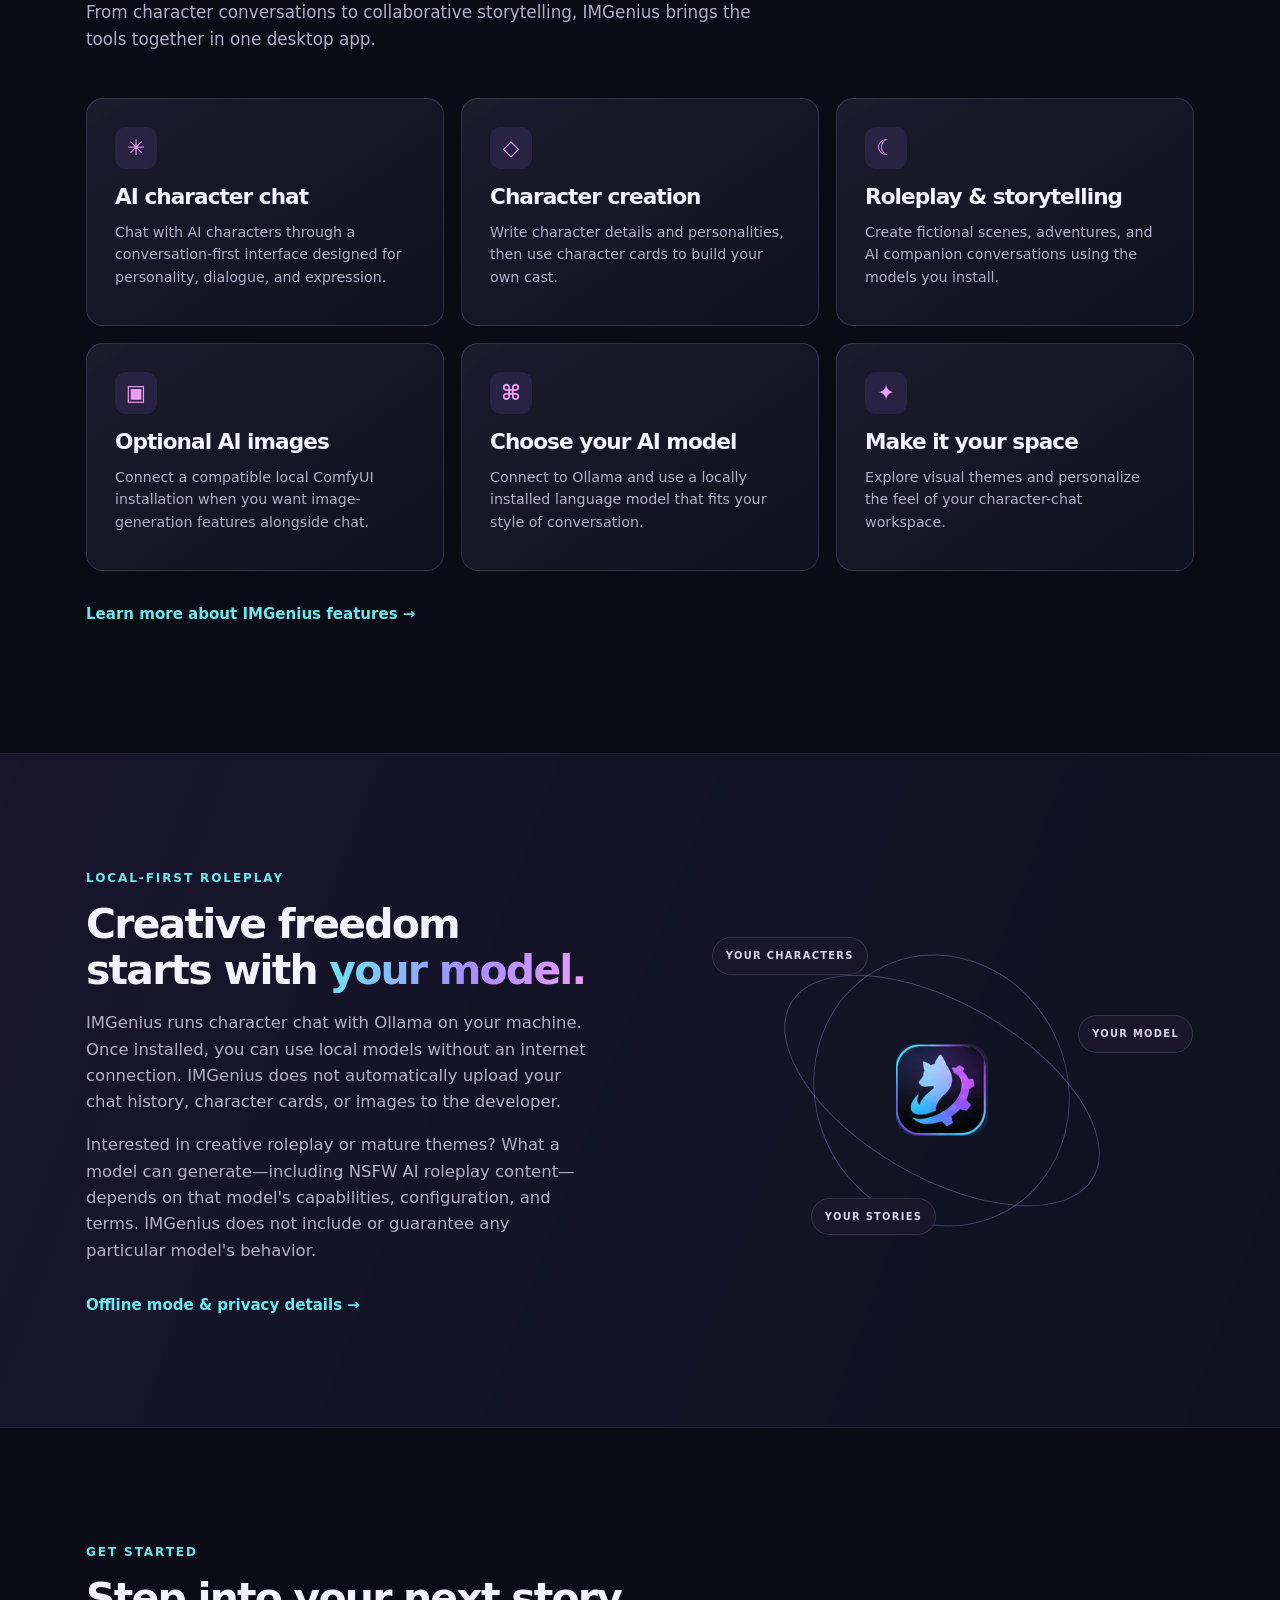
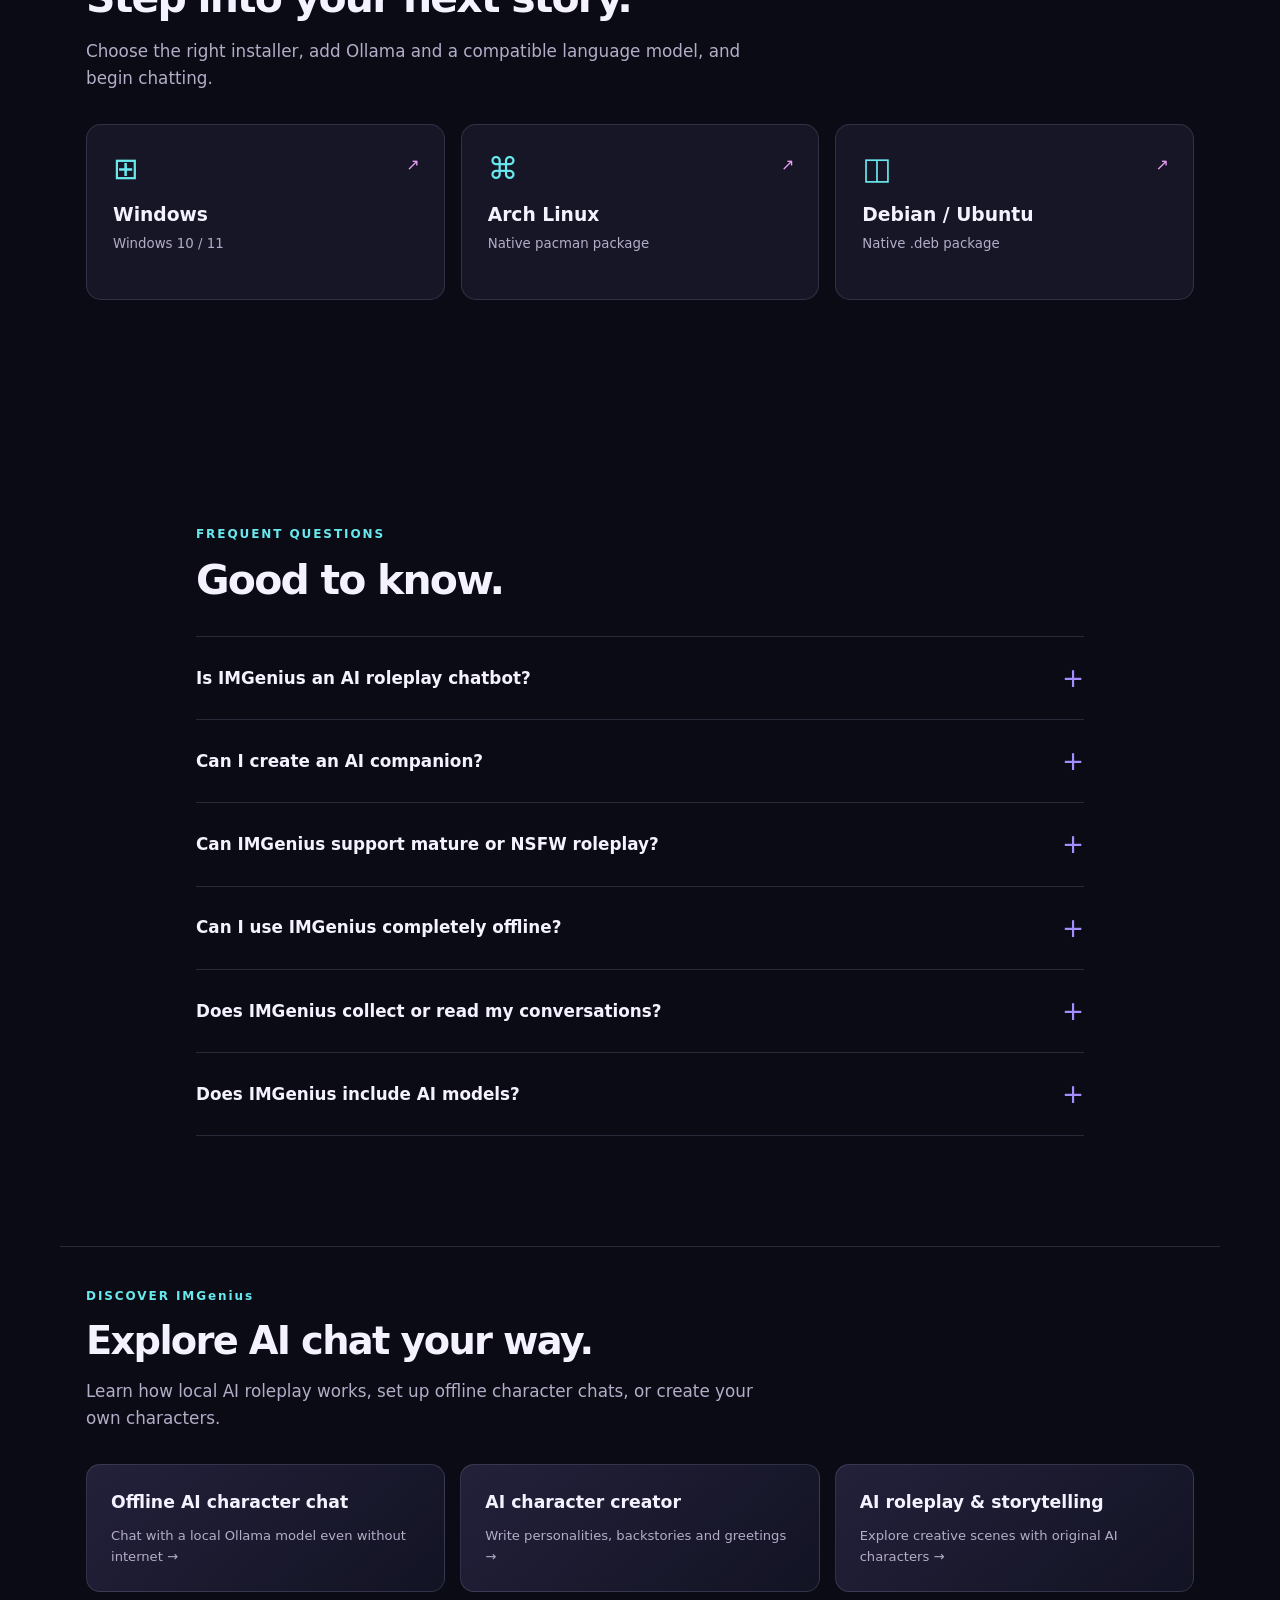
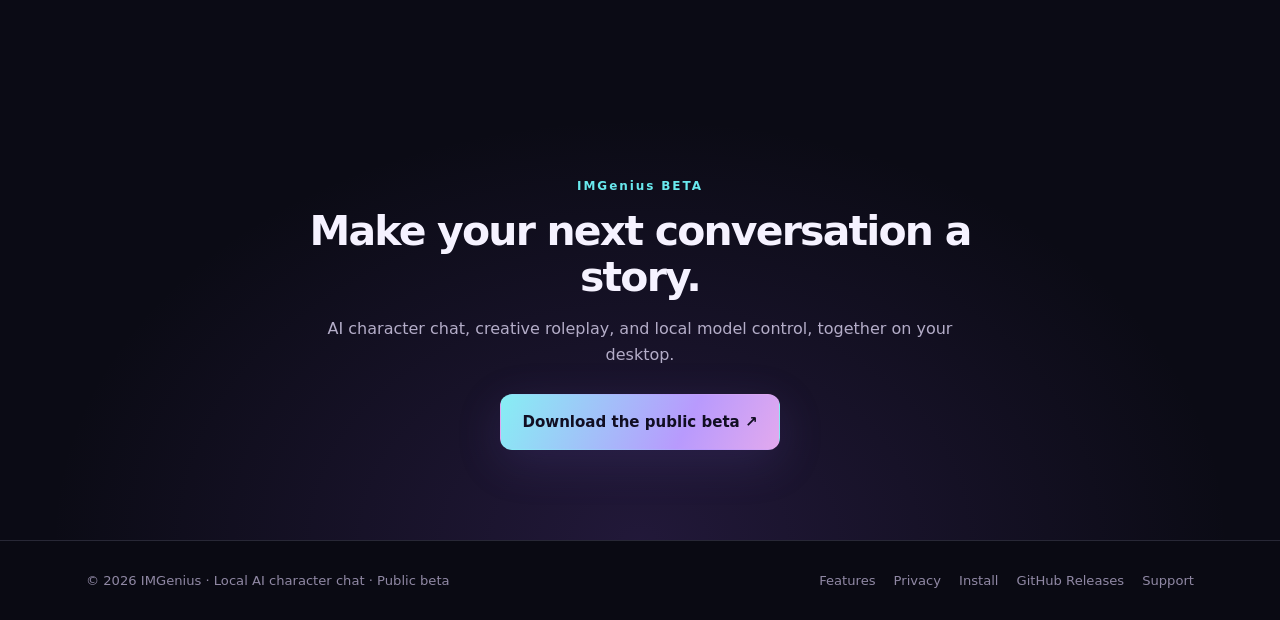
==== commit 65b4afe4: "Add IMGenius discovery and SEO guides" ====
--- a/docs/index.html
+++ b/docs/index.html
@@ -71,6 +71,7 @@
 <section class="section spotlight"><div class="wrap split"><div><span class="kicker">LOCAL-FIRST ROLEPLAY</span><h2>Creative freedom starts with <em>your model.</em></h2><p>IMGenius runs character chat with Ollama on your machine. Once installed, you can use local models without an internet connection. IMGenius does not automatically upload your chat history, character cards, or images to the developer.</p><p>Interested in creative roleplay or mature themes? What a model can generate—including NSFW AI roleplay content—depends on that model's capabilities, configuration, and terms. IMGenius does not include or guarantee any particular model's behavior.</p><a class="text-link" href="./privacy.html">Offline mode &amp; privacy details →</a></div><div class="local-art"><div class="orbit orbit-one"></div><div class="orbit orbit-two"></div><div class="core"><img src="./assets/imgenius-logo-hd.png" alt="IMGenius logo" width="92" height="92"></div><div class="orbit-caption a">YOUR CHARACTERS</div><div class="orbit-caption b">YOUR MODEL</div><div class="orbit-caption c">YOUR STORIES</div></div></div></section>
 <section class="section wrap"><div class="section-heading compact"><span class="kicker">GET STARTED</span><h2>Step into your next story.</h2><p>Choose the right installer, add Ollama and a compatible language model, and begin chatting.</p></div><div class="platform-grid"><a class="platform" href="./download.html#windows"><span class="platform-icon">⊞</span><strong>Windows</strong><small>Windows 10 / 11</small><span class="platform-arrow">↗</span></a><a class="platform" href="./download.html#arch"><span class="platform-icon">⌘</span><strong>Arch Linux</strong><small>Native pacman package</small><span class="platform-arrow">↗</span></a><a class="platform" href="./download.html#debian"><span class="platform-icon">◫</span><strong>Debian / Ubuntu</strong><small>Native .deb package</small><span class="platform-arrow">↗</span></a></div></section>
 <section class="section faq wrap"><div class="section-heading compact"><span class="kicker">FREQUENT QUESTIONS</span><h2>Good to know.</h2></div><div class="faq-items"><details><summary>Is IMGenius an AI roleplay chatbot?</summary><p>IMGenius is a desktop AI character-chat and roleplay application. You create or import character cards and chat through a local Ollama language model.</p></details><details><summary>Can I create an AI companion?</summary><p>You can make characters with personalities and backstories for fictional interactions and companion-style conversation. IMGenius is a creative chat tool, not a substitute for real-world care or relationships.</p></details><details><summary>Can IMGenius support mature or NSFW roleplay?</summary><p>IMGenius does not bundle language models. Whether mature themes are supported depends on the local model you choose and its configuration, usage terms, and applicable laws. No specific outputs are guaranteed.</p></details><details><summary>Can I use IMGenius completely offline?</summary><p>Yes, for local character chat: once IMGenius, Ollama, and a compatible model have been installed, you can disconnect from the internet and keep chatting. Online model catalogs, downloads, updates, and optional support reporting need a connection. The app may attempt a GitHub update check when online; this is separate from local conversation inference.</p></details><details><summary>Does IMGenius collect or read my conversations?</summary><p>IMGenius does not include automatic chat-content collection or developer-run cloud inference for local chat. Character cards and chats are stored on your computer. If you choose to submit an issue report, only the report details and files you select are sent to the configured support service. <a href="./privacy.html">More privacy details →</a></p></details><details><summary>Does IMGenius include AI models?</summary><p>No. You install the Ollama language models you want to use. Optional image generation requires a separate compatible ComfyUI installation and image models.</p></details></div></section>
+<section class="section wrap seo-related" id="discover"><div class="section-heading compact"><span class="kicker">DISCOVER IMGenius</span><h2>Explore AI chat your way.</h2><p>Learn how local AI roleplay works, set up offline character chats, or create your own characters.</p></div><div class="seo-guide-grid"><a href="./offline-ai-chat.html"><strong>Offline AI character chat</strong><span>Chat with a local Ollama model even without internet →</span></a><a href="./ai-character-creator.html"><strong>AI character creator</strong><span>Write personalities, backstories and greetings →</span></a><a href="./ai-roleplay.html"><strong>AI roleplay &amp; storytelling</strong><span>Explore creative scenes with original AI characters →</span></a></div></section>
 <section class="closing"><div class="wrap closing-inner"><span class="kicker">IMGenius BETA</span><h2>Make your next conversation a story.</h2><p>AI character chat, creative roleplay, and local model control, together on your desktop.</p><a class="button primary" href="https://github.com/IMGenius-Dev/IMGenius-Releases/releases">Download the public beta ↗</a></div></section>
 </main>
 <footer class="site-footer"><div class="wrap footer-inner"><span>© 2026 IMGenius · Local AI character chat · Public beta</span><div class="footer-links"><a href="./features.html">Features</a><a href="./privacy.html">Privacy</a><a href="./download.html">Install</a><a href="https://github.com/IMGenius-Dev/IMGenius-Releases/releases">GitHub Releases</a><a href="https://github.com/IMGenius-Dev/IMGenius-Releases/issues">Support</a></div></div></footer>
--- a/docs/styles.css
+++ b/docs/styles.css
@@ -15,3 +15,20 @@
 
 /* Preserve the precise rounded silhouette of the source icon while displaying at full resolution. */
 .site-logo,.brand-preview-logo,.offline-emphasis img,.local-art .core img{border-radius:20%;image-rendering:auto}
+
+
+/* Discovery guides — accessible, responsive, plain HTML for search crawlers. */
+.seo-hero{max-width:1080px;padding-bottom:50px}.seo-hero h1{max-width:950px}
+.seo-article{max-width:970px;padding-top:40px;padding-bottom:64px}
+.seo-article h2{font-size:clamp(1.5rem,2.6vw,2.3rem);margin:1.7em 0 .52em}
+.seo-article h2:first-of-type{margin-top:.65em}.seo-article p{font-size:1.01rem;line-height:1.85;max-width:850px}
+.seo-article a,.seo-note a{color:var(--cyan);text-decoration:underline;text-underline-offset:3px}
+.seo-article li{margin:0 0 1.2em;color:var(--muted);line-height:1.8}.seo-article li strong{color:var(--text)}
+.seo-steps{padding-left:28px;max-width:860px}.seo-steps li::marker{color:var(--cyan);font-weight:750}
+.seo-note{margin:36px 0 0;padding:20px 24px;border:1px solid rgba(113,205,221,.28);border-radius:13px;background:rgba(29,57,65,.38);color:#d3ccdf;line-height:1.75}
+.seo-note strong{color:var(--text)}.example-card{max-width:830px;margin:24px 0;border:1px solid var(--line);border-radius:16px;padding:28px;background:#171629}
+.example-card dl{display:grid;grid-template-columns:160px 1fr;gap:11px 20px}.example-card dt{color:var(--cyan);font-weight:750}.example-card dd{margin:0;color:#d2cbdf}
+.seo-scenarios{display:grid;grid-template-columns:repeat(3,minmax(0,1fr));gap:16px;margin:20px 0 32px}.seo-scenarios article{border:1px solid var(--line);border-radius:15px;padding:21px;background:#171629}.seo-scenarios h3{font-size:1.12rem;margin:0 0 8px}.seo-scenarios p{font-size:.87rem;margin:0}
+.seo-related{padding-top:35px;padding-bottom:90px;border-top:1px solid var(--line)}.seo-related h2{font-size:clamp(1.7rem,3vw,2.6rem)}
+.seo-guide-grid{display:grid;grid-template-columns:repeat(3,minmax(0,1fr));gap:15px;margin-top:25px}.seo-guide-grid a{display:flex;flex-direction:column;min-height:125px;gap:9px;padding:24px;border-radius:14px;background:linear-gradient(140deg,rgba(38,35,62,.93),rgba(19,20,36,.95));border:1px solid var(--line)}.seo-guide-grid a:hover{border-color:var(--cyan)}.seo-guide-grid strong{font-size:1.08rem}.seo-guide-grid span{color:var(--muted);font-size:.82rem}
+@media(max-width:760px){.seo-guide-grid,.seo-scenarios{grid-template-columns:1fr}.example-card dl{grid-template-columns:1fr;gap:4px}.example-card dd{margin-bottom:12px}.seo-article{padding-top:20px}.seo-article h2{margin-top:1.4em}}
